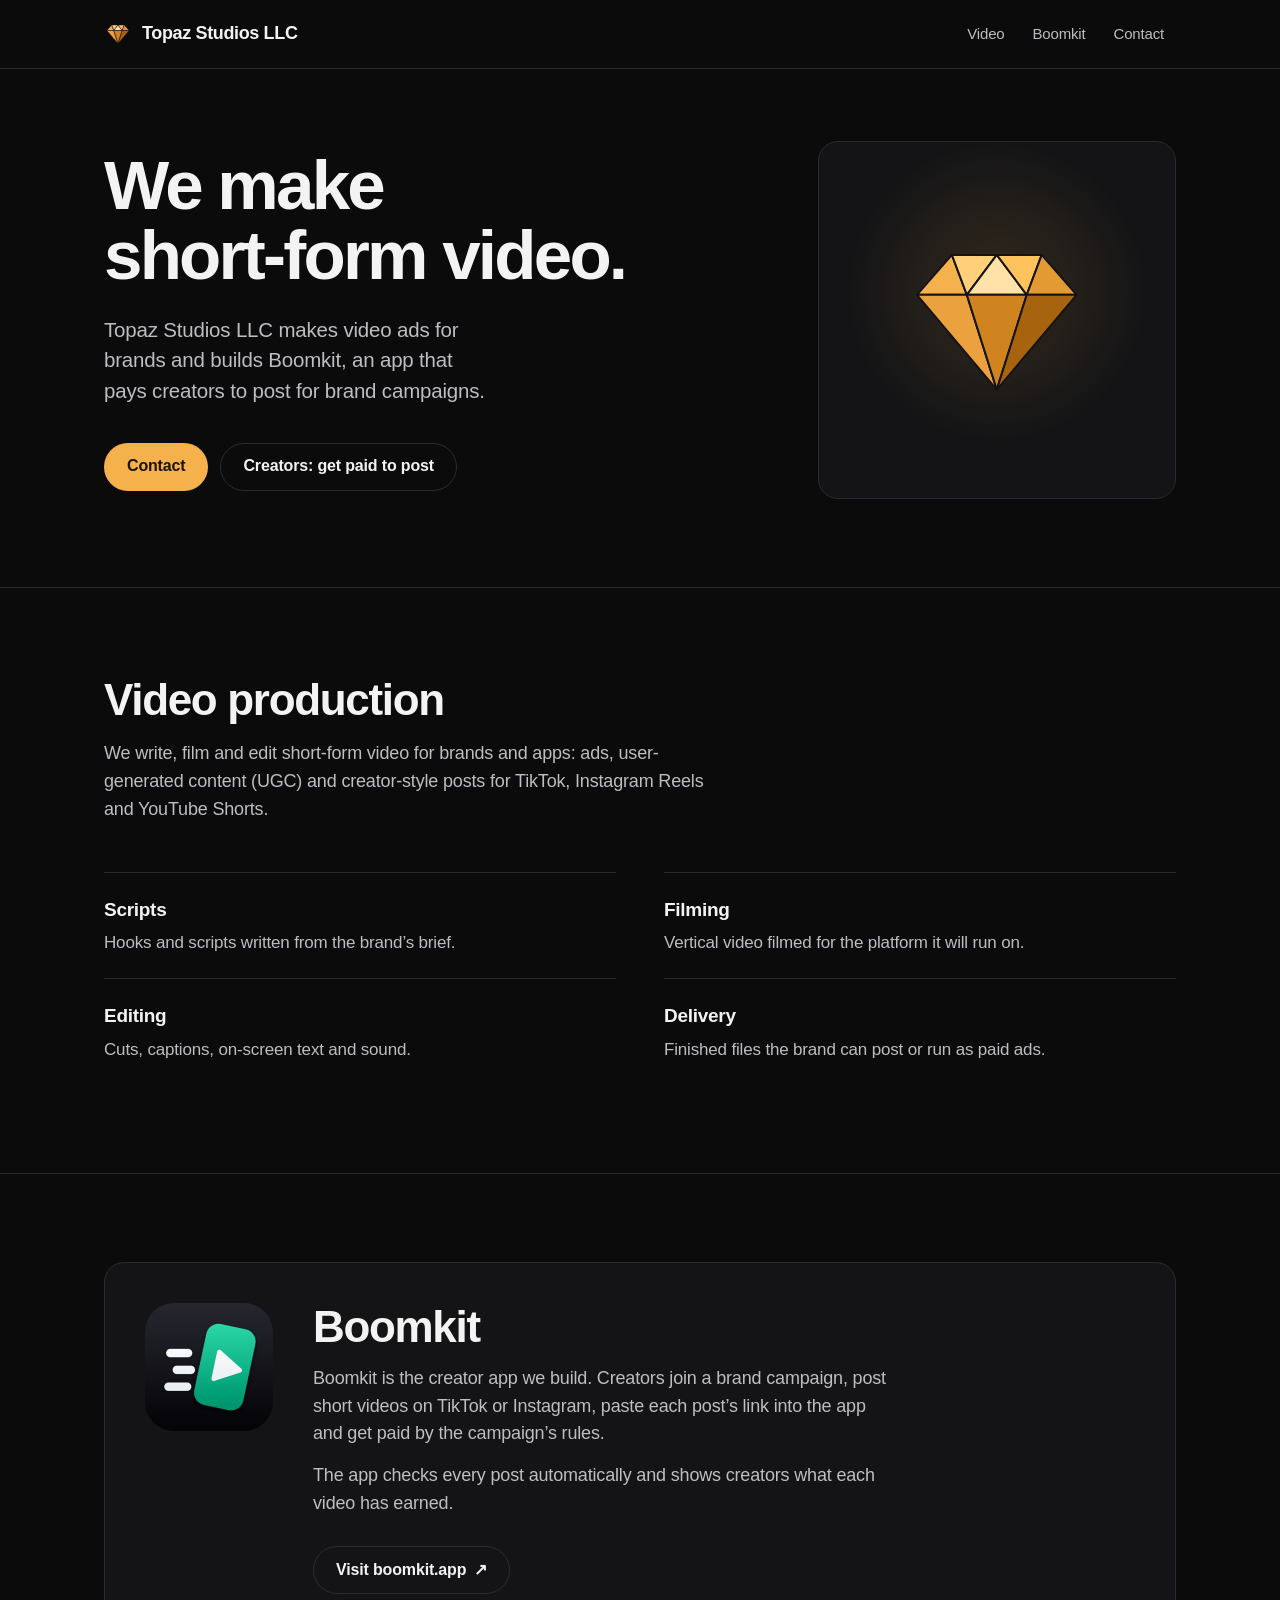
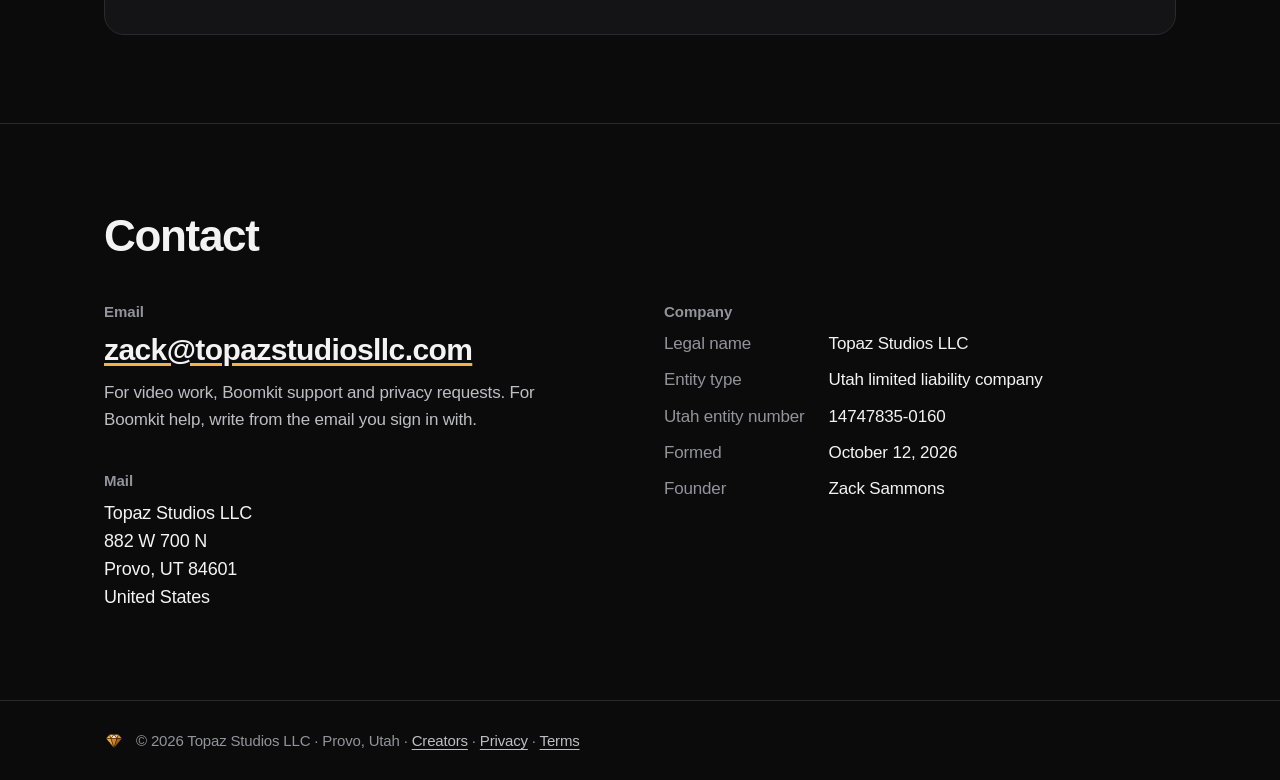
==== index.html @ 72b52d02 "Topaz Studios LLC website Co-Authored-By: Claude Opus 5.5 <noreply@anthropic.com>" ====
<!doctype html>
<html lang="en">
<head>
  <meta charset="utf-8">
  <meta name="viewport" content="width=device-width, initial-scale=1, viewport-fit=cover">
  <title>Topaz Studios LLC: video production and the Boomkit app</title>
  <meta name="description" content="Topaz Studios LLC is a content and video production company in Provo, Utah. We make short-form video ads for brands and build Boomkit, a creator app.">
  <meta name="theme-color" content="#0b0b0c">
  <meta name="color-scheme" content="dark">
  <link rel="canonical" href="https://topazstudiosllc.com/">
  <link rel="icon" href="/favicon.svg" type="image/svg+xml">
  <link rel="apple-touch-icon" href="/apple-touch-icon.png">
  <meta property="og:type" content="website">
  <meta property="og:site_name" content="Topaz Studios LLC">
  <meta property="og:title" content="Topaz Studios LLC">
  <meta property="og:description" content="Short-form video ads for brands, and Boomkit, the app that pays creators to post for brand campaigns.">
  <meta property="og:url" content="https://topazstudiosllc.com/">
  <link rel="stylesheet" href="/assets/site.css">
  <script type="application/ld+json">
  {
    "@context": "https://schema.org",
    "@type": "Organization",
    "name": "Topaz Studios LLC",
    "legalName": "Topaz Studios LLC",
    "url": "https://topazstudiosllc.com/",
    "logo": "https://topazstudiosllc.com/apple-touch-icon.png",
    "email": "zack@topazstudiosllc.com",
    "foundingDate": "2026-10-12",
    "founder": { "@type": "Person", "name": "Zack Sammons" },
    "address": {
      "@type": "PostalAddress",
      "streetAddress": "882 W 700 N",
      "addressLocality": "Provo",
      "addressRegion": "UT",
      "postalCode": "84601",
      "addressCountry": "US"
    }
  }
  </script>
</head>
<body>
  <a class="skip" href="#main">Skip to content</a>

  <header class="site-header">
    <div class="wrap">
      <a class="brand" href="/" translate="no">
        <svg viewBox="0 0 40 40" aria-hidden="true" focusable="false"><g stroke="#0b0b0c" stroke-width="0.75" stroke-linejoin="round"><path fill="#f5b14c" d="M4 15 11 7 14 15Z"/><path fill="#ffcf7a" d="M11 7H20L14 15Z"/><path fill="#ffe2a8" d="M20 7 26 15H14Z"/><path fill="#ffc35e" d="M20 7H29L26 15Z"/><path fill="#e39a33" d="M29 7 36 15H26Z"/><path fill="#eba13d" d="M4 15H14L20 34Z"/><path fill="#d0841f" d="M14 15H26L20 34Z"/><path fill="#a8630f" d="M26 15H36L20 34Z"/></g></svg>
        <span>Topaz Studios LLC</span>
      </a>
      <nav aria-label="Main">
        <ul class="nav">
          <li class="nav-extra"><a href="#video">Video</a></li>
          <li class="nav-extra"><a href="#boomkit" translate="no">Boomkit</a></li>
          <li><a href="#contact">Contact</a></li>
        </ul>
      </nav>
    </div>
  </header>

  <main id="main">
    <section class="hero" aria-labelledby="hero-title">
      <div class="wrap">
        <div>
          <h1 id="hero-title">We make <span class="nowrap">short-form</span> video.</h1>
          <p class="lede">Topaz Studios LLC makes video ads for brands and builds Boomkit, an app that pays creators to post for brand campaigns.</p>
          <div class="actions">
            <a class="btn btn-primary" href="#contact">Contact</a>
            <a class="btn btn-quiet" href="/creators/">Creators: get paid to post</a>
          </div>
        </div>
        <div class="gem-stage" aria-hidden="true">
          <svg viewBox="0 0 40 40" focusable="false"><g stroke="#141416" stroke-width="0.4" stroke-linejoin="round"><path fill="#f5b14c" d="M4 15 11 7 14 15Z"/><path fill="#ffcf7a" d="M11 7H20L14 15Z"/><path fill="#ffe2a8" d="M20 7 26 15H14Z"/><path fill="#ffc35e" d="M20 7H29L26 15Z"/><path fill="#e39a33" d="M29 7 36 15H26Z"/><path fill="#eba13d" d="M4 15H14L20 34Z"/><path fill="#d0841f" d="M14 15H26L20 34Z"/><path fill="#a8630f" d="M26 15H36L20 34Z"/></g></svg>
        </div>
      </div>
    </section>

    <section class="section" id="video" aria-labelledby="video-title">
      <div class="wrap">
        <h2 id="video-title">Video production</h2>
        <p class="intro">We write, film and edit short-form video for brands and apps: ads, user-generated content (UGC) and creator-style posts for TikTok, Instagram Reels and YouTube Shorts.</p>
        <ul class="services">
          <li>
            <h3>Scripts</h3>
            <p>Hooks and scripts written from the brand’s brief.</p>
          </li>
          <li>
            <h3>Filming</h3>
            <p>Vertical video filmed for the platform it will run on.</p>
          </li>
          <li>
            <h3>Editing</h3>
            <p>Cuts, captions, on-screen text and sound.</p>
          </li>
          <li>
            <h3>Delivery</h3>
            <p>Finished files the brand can post or run as paid ads.</p>
          </li>
        </ul>
      </div>
    </section>

    <section class="section" id="boomkit" aria-labelledby="boomkit-title">
      <div class="wrap">
        <div class="product">
          <img src="/assets/boomkit-icon.png" width="128" height="128" alt="Boomkit app icon" loading="lazy" decoding="async">
          <div>
            <h2 id="boomkit-title" translate="no">Boomkit</h2>
            <p>Boomkit is the creator app we build. Creators join a brand campaign, post short videos on TikTok or Instagram, paste each post’s link into the app and get paid by the campaign’s rules.</p>
            <p>The app checks every post automatically and shows creators what each video has earned.</p>
            <div class="actions">
              <a class="btn btn-quiet" href="https://boomkit.app/" rel="noopener">Visit boomkit.app <span aria-hidden="true">↗</span></a>
            </div>
          </div>
        </div>
      </div>
    </section>

    <section class="section" id="contact" aria-labelledby="contact-title">
      <div class="wrap">
        <h2 id="contact-title">Contact</h2>
        <div class="contact-grid">
          <div>
            <h3>Email</h3>
            <p class="contact-big"><a href="mailto:zack@topazstudiosllc.com">zack@topazstudiosllc.com</a></p>
            <p class="contact-note">For video work, Boomkit support and privacy requests. For Boomkit help, write from the email you sign in with.</p>

            <h3 class="contact-gap">Mail</h3>
            <address class="contact-address">
              Topaz Studios LLC<br>
              882 W 700 N<br>
              Provo, UT 84601<br>
              United States
            </address>
          </div>
          <div>
            <h3>Company</h3>
            <dl class="facts">
              <dt>Legal name</dt>
              <dd translate="no">Topaz Studios LLC</dd>
              <dt>Entity type</dt>
              <dd>Utah limited liability company</dd>
              <dt>Utah entity number</dt>
              <dd>14747835-0160</dd>
              <dt>Formed</dt>
              <dd>October 12, 2026</dd>
              <dt>Founder</dt>
              <dd>Zack Sammons</dd>
            </dl>
          </div>
        </div>
      </div>
    </section>
  </main>

  <footer class="site-footer">
    <div class="wrap">
      <svg viewBox="0 0 40 40" aria-hidden="true" focusable="false"><g stroke="#0b0b0c" stroke-width="0.75" stroke-linejoin="round"><path fill="#f5b14c" d="M4 15 11 7 14 15Z"/><path fill="#ffcf7a" d="M11 7H20L14 15Z"/><path fill="#ffe2a8" d="M20 7 26 15H14Z"/><path fill="#ffc35e" d="M20 7H29L26 15Z"/><path fill="#e39a33" d="M29 7 36 15H26Z"/><path fill="#eba13d" d="M4 15H14L20 34Z"/><path fill="#d0841f" d="M14 15H26L20 34Z"/><path fill="#a8630f" d="M26 15H36L20 34Z"/></g></svg>
      <p><span class="nowrap">© 2026 <span translate="no">Topaz Studios LLC</span></span> <span class="nowrap">· Provo, Utah</span> <span class="nowrap">· <a href="/creators/">Creators</a> · <a href="/privacy/">Privacy</a> · <a href="/terms/">Terms</a></span></p>
    </div>
  </footer>
</body>
</html>
---- assets/site.css ----
/* Topaz Studios LLC. One stylesheet for every page. Dark only, by brand direction (near-black ground, topaz accent). */

:root {
  color-scheme: dark;

  --bg: #0b0b0c;
  --surface: #141416;
  --surface-2: #1b1b1e;
  --line: #2a2a2f;
  --ink: #f3f3f4;
  --ink-2: #bdbdc4;
  --mute: #93939c;
  --topaz: #f5b14c;
  --topaz-hover: #ffc56e;
  --topaz-ink: #1d1305;

  --font: -apple-system, BlinkMacSystemFont, "SF Pro Text", "Segoe UI", Roboto, "Helvetica Neue", Arial, sans-serif;
  --font-display: -apple-system, BlinkMacSystemFont, "SF Pro Display", "Segoe UI", Roboto, "Helvetica Neue", Arial, sans-serif;

  /* Motion tokens, from the animate skill */
  --ease-out: cubic-bezier(0.23, 1, 0.32, 1);

  /* Radius system: controls are pills, panels are 20px */
  --r-panel: 20px;
  --r-pill: 999px;

  --gutter: max(16px, env(safe-area-inset-left, 0px));
  --gutter-r: max(16px, env(safe-area-inset-right, 0px));
}

*,
*::before,
*::after { box-sizing: border-box; }

html {
  -webkit-text-size-adjust: 100%;
  -webkit-tap-highlight-color: transparent;
  background: var(--bg);
}

@media (prefers-reduced-motion: no-preference) {
  html { scroll-behavior: smooth; }
}

body {
  margin: 0;
  background: var(--bg);
  color: var(--ink);
  font-family: var(--font);
  font-size: 17px;
  line-height: 1.55;
  letter-spacing: -0.01em;
  -webkit-font-smoothing: antialiased;
  -moz-osx-font-smoothing: grayscale;
  overflow-wrap: break-word;
}

h1, h2, h3 {
  font-family: var(--font-display);
  color: var(--ink);
  text-wrap: balance;
  margin: 0;
}

p { margin: 0; text-wrap: pretty; }

img, svg { display: block; max-width: 100%; }

a { color: var(--topaz); text-decoration-thickness: 1px; text-underline-offset: 3px; }

a,
button {
  touch-action: manipulation;
  transition: color 150ms ease, background-color 150ms ease, border-color 150ms ease;
}

:focus-visible {
  outline: 2px solid var(--topaz);
  outline-offset: 3px;
  border-radius: 6px;
}

[id] { scroll-margin-top: 24px; }

.skip {
  position: absolute;
  left: 16px;
  top: -100px;
  z-index: 10;
  background: var(--topaz);
  color: var(--topaz-ink);
  padding: 10px 16px;
  border-radius: var(--r-pill);
  font-weight: 600;
  text-decoration: none;
}
.skip:focus { top: 12px; }

.wrap {
  width: 100%;
  max-width: 1120px;
  margin: 0 auto;
  padding-left: max(24px, var(--gutter));
  padding-right: max(24px, var(--gutter-r));
}

.nowrap { white-space: nowrap; }

/* Header */

.site-header {
  padding-top: env(safe-area-inset-top, 0px);
  border-bottom: 1px solid var(--line);
}
.site-header .wrap {
  display: flex;
  align-items: center;
  justify-content: space-between;
  gap: 16px;
  min-height: 68px;
}

.brand {
  display: inline-flex;
  align-items: center;
  gap: 10px;
  color: var(--ink);
  text-decoration: none;
  font-family: var(--font-display);
  font-weight: 700;
  font-size: 18px;
  letter-spacing: -0.02em;
  min-width: 0;
  -webkit-user-select: none;
  user-select: none;
}
.brand svg { width: 28px; height: 28px; flex: none; }

.nav {
  display: flex;
  align-items: center;
  gap: 4px;
  margin: 0;
  padding: 0;
  list-style: none;
}
.nav a {
  display: inline-flex;
  align-items: center;
  min-height: 44px;
  padding: 0 12px;
  border-radius: var(--r-pill);
  color: var(--ink-2);
  text-decoration: none;
  font-size: 15px;
  font-weight: 500;
  -webkit-user-select: none;
  user-select: none;
}
.nav a[aria-current="page"] { color: var(--ink); }

/* Buttons */

.btn {
  display: inline-flex;
  align-items: center;
  justify-content: center;
  gap: 8px;
  min-height: 48px;
  padding: 0 22px;
  border-radius: var(--r-pill);
  border: 1px solid transparent;
  font-family: var(--font);
  font-size: 16px;
  font-weight: 600;
  letter-spacing: -0.01em;
  text-decoration: none;
  white-space: nowrap;
  -webkit-user-select: none;
  user-select: none;
  transition: background-color 150ms ease, border-color 150ms ease, color 150ms ease, transform 160ms var(--ease-out);
}
/* Press feedback: quick on the way down, a little slower on release (asymmetric, per review-animations) */
.btn:active { transform: scale(0.97); transition-duration: 100ms; }
.nav a:active { color: var(--ink); background: var(--surface-2); }
a:where(:not(.btn, .brand, .skip)):active { color: var(--topaz-hover); }

.btn-primary { background: var(--topaz); color: var(--topaz-ink); }
.btn-quiet { background: transparent; color: var(--ink); border-color: var(--line); }

@media (hover: hover) and (pointer: fine) {
  a:hover { color: var(--topaz-hover); }
  .nav a:hover { color: var(--ink); background: var(--surface-2); }
  .btn-primary:hover { background: var(--topaz-hover); color: var(--topaz-ink); }
  .btn-quiet:hover { border-color: var(--mute); color: var(--ink); }
  .brand:hover { color: var(--ink); }
}

@media (prefers-reduced-motion: reduce) {
  .btn:active { transform: none; }
}

/* Home: hero */

.hero { padding: 72px 0 88px; }
.hero .wrap {
  display: grid;
  grid-template-columns: minmax(0, 1.3fr) minmax(0, 0.7fr);
  align-items: center;
  gap: 48px;
}
.hero h1 {
  font-size: clamp(40px, 5.4vw, 72px);
  line-height: 1.02;
  letter-spacing: -0.04em;
  font-weight: 700;
}
.hero .lede {
  margin-top: 24px;
  max-width: 34ch;
  font-size: clamp(18px, 1.6vw, 21px);
  line-height: 1.5;
  color: var(--ink-2);
}
.hero .actions { margin-top: 36px; display: flex; flex-wrap: wrap; gap: 12px; }

.gem-stage {
  position: relative;
  aspect-ratio: 1 / 1;
  border-radius: var(--r-panel);
  background:
    radial-gradient(60% 60% at 50% 42%, rgba(245, 177, 76, 0.14), rgba(245, 177, 76, 0) 70%),
    var(--surface);
  border: 1px solid var(--line);
  display: grid;
  place-items: center;
}
.gem-stage svg { width: 56%; height: auto; }

/* Home: sections */

.section { padding: 88px 0; border-top: 1px solid var(--line); }
.section h2 {
  font-size: clamp(30px, 3.6vw, 44px);
  line-height: 1.08;
  letter-spacing: -0.03em;
  font-weight: 700;
}
.section .intro { margin-top: 16px; max-width: 62ch; color: var(--ink-2); font-size: 18px; }

.services {
  margin: 48px 0 0;
  padding: 0;
  list-style: none;
  display: grid;
  grid-template-columns: repeat(2, minmax(0, 1fr));
  gap: 0 48px;
}
.services li { padding: 22px 0; border-top: 1px solid var(--line); }
.services h3 { font-size: 19px; letter-spacing: -0.015em; font-weight: 600; }
.services p { margin-top: 6px; color: var(--ink-2); }

.product {
  display: grid;
  grid-template-columns: auto minmax(0, 1fr);
  gap: 40px;
  align-items: start;
  padding: 40px;
  border-radius: var(--r-panel);
  background: var(--surface);
  border: 1px solid var(--line);
}
.product img {
  width: 128px;
  height: 128px;
  border-radius: 29px;
}
.product p { margin-top: 14px; max-width: 58ch; color: var(--ink-2); font-size: 18px; }
.product .actions { margin-top: 28px; display: flex; flex-wrap: wrap; gap: 12px; }

.contact-grid {
  display: grid;
  grid-template-columns: minmax(0, 1fr) minmax(0, 1fr);
  gap: 48px;
  margin-top: 40px;
}
.contact-grid h3 {
  font-size: 15px;
  font-weight: 600;
  color: var(--mute);
  letter-spacing: 0;
}
.contact-big {
  margin-top: 8px;
  font-family: var(--font-display);
  font-size: clamp(22px, 2.6vw, 30px);
  font-weight: 600;
  letter-spacing: -0.02em;
  line-height: 1.25;
}
.contact-big a { color: var(--ink); text-decoration: underline; text-decoration-color: var(--topaz); }
address { font-style: normal; }
.contact-gap { margin-top: 36px; }
.contact-address { margin-top: 8px; font-size: 18px; line-height: 1.55; color: var(--ink); }
.contact-note { margin-top: 12px; color: var(--ink-2); max-width: 46ch; }

.facts {
  margin: 8px 0 0;
  display: grid;
  grid-template-columns: max-content minmax(0, 1fr);
  gap: 10px 24px;
}
.facts dt { color: var(--mute); }
.facts dd { margin: 0; color: var(--ink); font-variant-numeric: tabular-nums; }

/* Footer */

.site-footer {
  border-top: 1px solid var(--line);
  padding: 28px 0 calc(28px + env(safe-area-inset-bottom, 0px));
  color: var(--mute);
  font-size: 15px;
}
.site-footer .wrap {
  display: flex;
  align-items: center;
  gap: 12px;
  flex-wrap: wrap;
}
.site-footer svg { width: 20px; height: 20px; flex: none; }
.site-footer a { color: var(--ink-2); }

/* Legal pages */

.legal { padding: 64px 0 96px; }
.legal .wrap { max-width: 800px; }
.legal h1 {
  font-size: clamp(36px, 5vw, 56px);
  line-height: 1.05;
  letter-spacing: -0.035em;
  font-weight: 700;
}
.legal .effective { margin-top: 12px; color: var(--ink-2); font-weight: 500; }
.legal .summary { margin-top: 28px; font-size: 18px; color: var(--ink-2); }

.toc {
  margin-top: 36px;
  padding: 24px 28px;
  border-radius: var(--r-panel);
  background: var(--surface);
  border: 1px solid var(--line);
}
.toc h2 { font-size: 15px; font-weight: 600; color: var(--mute); letter-spacing: 0; }
.toc ol {
  margin: 12px 0 0;
  padding-left: 1.4em;
  columns: 2;
  column-gap: 32px;
  color: var(--mute);
  font-variant-numeric: tabular-nums;
}
.toc li { break-inside: avoid; padding: 3px 0; }
.toc a { color: var(--ink-2); text-decoration: none; }

.legal section { margin-top: 48px; }
.legal section h2 {
  font-size: 24px;
  line-height: 1.2;
  letter-spacing: -0.02em;
  font-weight: 700;
}
.legal section h3 { margin-top: 24px; font-size: 18px; font-weight: 600; letter-spacing: -0.01em; }
.legal section p,
.legal section ul { margin-top: 12px; color: var(--ink-2); }
.legal section ul { padding-left: 1.25em; }
.legal section li { margin-top: 8px; }
.legal strong { color: var(--ink); font-weight: 600; }

@media (hover: hover) and (pointer: fine) {
  .toc a:hover { color: var(--topaz-hover); }
}

/* Phone and tablet */

@media (max-width: 860px) {
  .hero { padding: 48px 0 64px; }
  .hero .wrap { grid-template-columns: 1fr; gap: 40px; }
  .gem-stage { aspect-ratio: 16 / 9; }
  .gem-stage svg { width: 30%; }
  .section { padding: 64px 0; }
  .services { grid-template-columns: 1fr; }
  .product { grid-template-columns: 1fr; gap: 24px; padding: 28px; }
  .product img { width: 96px; height: 96px; border-radius: 22px; }
  .contact-grid { grid-template-columns: 1fr; gap: 36px; }
  .toc ol { columns: 1; }
}

@media (max-width: 520px) {
  .wrap { padding-left: var(--gutter); padding-right: var(--gutter-r); }
  .brand { font-size: 17px; }
  .brand svg { width: 24px; height: 24px; }
  .nav a { padding: 0 9px; font-size: 15px; }
  .nav .nav-extra { display: none; }
  .hero .actions .btn { flex: 1 1 auto; }
  .product { padding: 22px; }
  .facts { grid-template-columns: 1fr; gap: 2px; }
  .facts dd { margin-bottom: 10px; }
  .toc { padding: 20px; }
}

/* ------------------------------------------------------------------------------------------------
   Creators page (/creators/) and its thanks page. Added 2026-10-22.
   Radius rule for these pages: controls (buttons, inputs, selects) are pills, panels are 20px,
   tiles inside a panel are 12px.
   ------------------------------------------------------------------------------------------------ */

:root {
  --err: #ff8f85;
  --r-tile: 12px;
}

.sr-only {
  position: absolute;
  width: 1px;
  height: 1px;
  padding: 0;
  margin: -1px;
  overflow: hidden;
  clip: rect(0, 0, 0, 0);
  white-space: nowrap;
  border: 0;
}

.nav a.nav-cta {
  margin-left: 4px;
  padding: 0 18px;
  color: var(--topaz-ink);
  background: var(--topaz);
  font-weight: 600;
}
.nav a.nav-cta:active { color: var(--topaz-ink); background: var(--topaz-hover); }
@media (hover: hover) and (pointer: fine) {
  .nav a.nav-cta:hover { color: var(--topaz-ink); background: var(--topaz-hover); }
}

/* Hero */

.c-hero { padding: 64px 0 80px; }
.c-hero .wrap {
  display: grid;
  grid-template-columns: minmax(0, 1.35fr) minmax(0, 0.65fr);
  align-items: center;
  gap: 56px;
}
.c-hero h1 {
  font-size: clamp(44px, 6.2vw, 84px);
  line-height: 1;
  letter-spacing: -0.045em;
  font-weight: 700;
}
.c-hero .lede {
  margin-top: 22px;
  max-width: 36ch;
  font-size: clamp(18px, 1.6vw, 21px);
  line-height: 1.5;
  color: var(--ink-2);
}
.paylines {
  margin: 28px 0 0;
  padding: 0;
  list-style: none;
  display: grid;
  gap: 10px;
  max-width: 40ch;
}
.paylines li {
  padding-left: 16px;
  border-left: 2px solid var(--topaz);
  color: var(--ink-2);
  font-size: 18px;
  line-height: 1.45;
}
.paylines strong {
  display: block;
  color: var(--ink);
  font-family: var(--font-display);
  font-size: clamp(21px, 2vw, 25px);
  font-weight: 700;
  letter-spacing: -0.02em;
  font-variant-numeric: tabular-nums;
}
.c-hero .actions { margin-top: 32px; display: flex; flex-wrap: wrap; gap: 12px; }

.c-hero-art {
  aspect-ratio: 4 / 5;
  border-radius: var(--r-panel);
  border: 1px solid var(--line);
  background:
    radial-gradient(70% 55% at 50% 40%, rgba(245, 177, 76, 0.18), rgba(245, 177, 76, 0) 70%),
    var(--surface);
  display: grid;
  place-content: center;
  justify-items: center;
  gap: 18px;
  padding: 32px;
  text-align: center;
}
.c-hero-art img { width: 132px; height: 132px; border-radius: 30px; }
.c-hero-art p { color: var(--ink-2); font-size: 15px; max-width: 20ch; }

@media (prefers-reduced-motion: no-preference) {
  .c-hero-copy > *,
  .c-hero-art {
    animation: c-rise 300ms var(--ease-out) both;
  }
  .c-hero-copy > :nth-child(2) { animation-delay: 40ms; }
  .c-hero-copy > :nth-child(3) { animation-delay: 80ms; }
  .c-hero-copy > :nth-child(4) { animation-delay: 120ms; }
  .c-hero-art { animation-name: c-settle; animation-delay: 60ms; }
}
@media (prefers-reduced-motion: reduce) {
  .c-hero-copy > *,
  .c-hero-art { animation: c-fade 200ms ease both; }
}
@keyframes c-rise { from { opacity: 0; transform: translateY(8px); } }
@keyframes c-settle { from { opacity: 0; transform: scale(0.97); } }
@keyframes c-fade { from { opacity: 0; } }

/* How it works */

.c-split {
  display: grid;
  grid-template-columns: minmax(0, 0.8fr) minmax(0, 1.2fr);
  gap: 48px;
  align-items: start;
}
.c-split .intro { max-width: 34ch; }

.steps {
  margin: 0;
  padding: 0;
  list-style: none;
  counter-reset: step;
}
.steps li {
  counter-increment: step;
  display: grid;
  grid-template-columns: 44px minmax(0, 1fr);
  column-gap: 16px;
  padding: 22px 0;
  border-top: 1px solid var(--line);
}
.steps li:first-child { border-top: 0; padding-top: 4px; }
.steps li::before {
  content: counter(step);
  grid-row: span 2;
  width: 36px;
  height: 36px;
  border-radius: var(--r-pill);
  display: grid;
  place-items: center;
  background: var(--surface-2);
  border: 1px solid var(--line);
  color: var(--topaz);
  font-family: var(--font-display);
  font-weight: 700;
  font-size: 16px;
  font-variant-numeric: tabular-nums;
}
.steps h3 { font-size: 20px; letter-spacing: -0.015em; font-weight: 600; padding-top: 4px; }
.steps p { margin-top: 6px; color: var(--ink-2); max-width: 54ch; }

/* The pay */

.pay-grid {
  margin-top: 40px;
  display: grid;
  grid-template-columns: repeat(12, minmax(0, 1fr));
  gap: 16px;
}
.cell {
  min-width: 0;
  padding: 28px;
  border-radius: var(--r-panel);
  background: var(--surface);
  border: 1px solid var(--line);
}
.cell h3 { font-size: 21px; letter-spacing: -0.02em; font-weight: 700; }
.cell > p { margin-top: 10px; color: var(--ink-2); }
.cell .fine,
.fine { margin-top: 16px; color: var(--mute); font-size: 15px; line-height: 1.5; }

.pay-daily { grid-column: span 7; }
.pay-tiers { grid-column: span 5; }
.pay-views { grid-column: span 7; }
.pay-example { grid-column: span 5; }
.pay-when { grid-column: span 12; background: transparent; }

.ladder {
  margin: 22px 0 0;
  padding: 0;
  list-style: none;
  display: grid;
  grid-template-columns: repeat(7, minmax(0, 1fr));
  align-items: end;
  gap: 6px;
}
.ladder li {
  display: flex;
  flex-direction: column;
  justify-content: space-between;
  gap: 8px;
  min-width: 0;
  padding: 10px 8px;
  border-radius: var(--r-tile);
  background: var(--surface-2);
  border: 1px solid var(--line);
}
/* Each step is taller than the last: daily pay climbs from $5.00 to $6.00 */
.ladder li:nth-child(1) { min-height: 76px; }
.ladder li:nth-child(2) { min-height: 80px; }
.ladder li:nth-child(3) { min-height: 84px; }
.ladder li:nth-child(4) { min-height: 88px; }
.ladder li:nth-child(5) { min-height: 94px; }
.ladder li:nth-child(6) { min-height: 100px; }
.ladder li:nth-child(7) { min-height: 108px; }
.ladder-day { color: var(--mute); font-size: 13px; line-height: 1.2; white-space: nowrap; }
.ladder-amt {
  color: var(--ink);
  font-family: var(--font-display);
  font-weight: 600;
  font-size: 16px;
  letter-spacing: -0.02em;
  font-variant-numeric: tabular-nums;
}
.ladder .ladder-top { background: var(--topaz); border-color: var(--topaz); }
.ladder .ladder-top .ladder-day { color: var(--topaz-ink); }
.ladder .ladder-top .ladder-amt { color: var(--topaz-ink); font-weight: 700; }

.tiers {
  margin-top: 18px;
  width: 100%;
  border-collapse: collapse;
  font-variant-numeric: tabular-nums;
}
.tiers th,
.tiers td { padding: 9px 0; text-align: left; font-weight: 500; }
.tiers thead th { color: var(--mute); font-size: 14px; font-weight: 500; padding-top: 0; }
.tiers tbody th { color: var(--ink); font-weight: 600; }
.tiers td { color: var(--ink-2); }
.tiers tbody tr { border-top: 1px solid var(--line); }
.tiers td:last-child,
.tiers thead th:last-child { text-align: right; }

.rates { margin: 18px 0 0; display: grid; gap: 0; }
.rates div {
  display: grid;
  grid-template-columns: minmax(0, 0.9fr) minmax(0, 1.1fr);
  gap: 16px;
  align-items: baseline;
  padding: 12px 0;
  border-top: 1px solid var(--line);
}
.rates div:first-child { border-top: 0; padding-top: 4px; }
.rates dt {
  color: var(--ink);
  font-family: var(--font-display);
  font-weight: 700;
  font-size: 20px;
  letter-spacing: -0.02em;
  font-variant-numeric: tabular-nums;
}
.rates dd { margin: 0; color: var(--ink-2); }

.pay-example {
  background:
    radial-gradient(90% 70% at 100% 0%, rgba(245, 177, 76, 0.16), rgba(245, 177, 76, 0) 70%),
    var(--surface-2);
  border-color: rgba(245, 177, 76, 0.32);
  display: flex;
  flex-direction: column;
}
.example-label { margin-top: 20px; color: var(--mute); font-size: 15px; }
.example-views {
  margin-top: 2px;
  font-family: var(--font-display);
  font-size: 30px;
  font-weight: 700;
  letter-spacing: -0.03em;
  font-variant-numeric: tabular-nums;
}
.example-range {
  display: block;
  width: 100%;
  height: 44px;
  margin: 6px 0 0;
  accent-color: var(--topaz);
  cursor: pointer;
  touch-action: pan-y;
}
.example-range:disabled { cursor: default; opacity: 0.6; }
.example-range:focus-visible { outline-offset: 2px; border-radius: var(--r-pill); }
.example-pay {
  margin-top: 8px;
  display: flex;
  align-items: baseline;
  justify-content: space-between;
  gap: 12px;
  padding-top: 14px;
  border-top: 1px solid var(--line);
}
.example-pay-label { color: var(--ink-2); }
#example-pay-out {
  color: var(--topaz);
  font-family: var(--font-display);
  font-size: 34px;
  font-weight: 700;
  letter-spacing: -0.03em;
  font-variant-numeric: tabular-nums;
}
.pay-example .fine:last-child { margin-top: auto; padding-top: 16px; }

.when {
  margin: 18px 0 0;
  display: grid;
  grid-template-columns: repeat(3, minmax(0, 1fr));
  gap: 24px;
}
.when dt {
  color: var(--topaz);
  font-family: var(--font-display);
  font-weight: 700;
  font-size: 22px;
  letter-spacing: -0.02em;
}
.when dd { margin: 6px 0 0; color: var(--ink-2); max-width: 32ch; }

.pay-note { margin-top: 20px; max-width: 70ch; color: var(--mute); font-size: 15px; }

/* Who it's for */

.fit {
  margin: 36px 0 0;
  padding: 0;
  list-style: none;
  display: grid;
  grid-template-columns: repeat(4, minmax(0, 1fr));
  gap: 0 32px;
}
.fit li { padding-top: 20px; border-top: 2px solid var(--topaz); }
.fit h3 { font-size: 21px; letter-spacing: -0.02em; font-weight: 700; }
.fit p { margin-top: 8px; color: var(--ink-2); }

/* FAQ */

.faq { margin-top: 28px; max-width: 860px; border-top: 1px solid var(--line); }
.faq details { border-bottom: 1px solid var(--line); }
.faq summary {
  list-style: none;
  display: flex;
  align-items: center;
  justify-content: space-between;
  gap: 16px;
  min-height: 64px;
  padding: 14px 0;
  cursor: pointer;
  font-family: var(--font-display);
  font-size: 19px;
  font-weight: 600;
  letter-spacing: -0.015em;
  -webkit-user-select: none;
  user-select: none;
  touch-action: manipulation;
}
.faq summary::-webkit-details-marker { display: none; }
.faq summary::after {
  content: "";
  flex: none;
  width: 9px;
  height: 9px;
  margin-right: 6px;
  border-right: 2px solid var(--mute);
  border-bottom: 2px solid var(--mute);
  transform: translateY(-3px) rotate(45deg);
  transition: transform 200ms var(--ease-out), border-color 150ms ease;
}
.faq details[open] summary::after { transform: translateY(2px) rotate(-135deg); }
.faq summary:focus-visible { outline-offset: 4px; }
.faq-body { padding: 0 0 22px; max-width: 64ch; color: var(--ink-2); }
@media (hover: hover) and (pointer: fine) {
  .faq summary:hover::after { border-color: var(--ink); }
}
@media (prefers-reduced-motion: reduce) {
  .faq summary::after { transition: border-color 150ms ease; }
}

/* Apply */

.apply {
  display: grid;
  grid-template-columns: minmax(0, 0.75fr) minmax(0, 1.25fr);
  gap: 56px;
  align-items: start;
}
.apply-copy h3 { margin-top: 32px; font-size: 15px; font-weight: 600; color: var(--mute); letter-spacing: 0; }
.next {
  margin: 10px 0 0;
  padding-left: 1.3em;
  color: var(--ink-2);
  display: grid;
  gap: 8px;
}
.next li::marker { color: var(--topaz); font-weight: 600; }

.apply-form {
  padding: 32px;
  border-radius: var(--r-panel);
  background: var(--surface);
  border: 1px solid var(--line);
}
.form-grid {
  display: grid;
  grid-template-columns: repeat(2, minmax(0, 1fr));
  gap: 22px 18px;
}
.span-2 { grid-column: 1 / -1; }
.field { display: grid; gap: 8px; min-width: 0; align-content: start; }
.field > label,
.field-group legend {
  color: var(--ink);
  font-size: 16px;
  font-weight: 600;
}
.opt { color: var(--mute); font-weight: 500; }
.hint { color: var(--mute); font-size: 15px; line-height: 1.45; }

.apply-form input[type="text"],
.apply-form input[type="email"],
.apply-form input[type="tel"],
.apply-form input[type="url"],
.apply-form select {
  width: 100%;
  min-width: 0;
  height: 52px;
  padding: 0 20px;
  border-radius: var(--r-pill);
  border: 1px solid #63636c; /* 3:1 against the panel, WCAG 1.4.11 */
  background-color: var(--bg);
  color: var(--ink);
  font: inherit;
  font-size: 17px; /* 16px or more stops iOS from zooming on focus */
  letter-spacing: -0.01em;
  transition: border-color 150ms ease, background-color 150ms ease;
}
.apply-form input::placeholder { color: #8a8a93; opacity: 1; }
.apply-form input:focus-visible,
.apply-form select:focus-visible {
  outline: 2px solid var(--topaz);
  outline-offset: 2px;
  border-color: var(--topaz);
  border-radius: var(--r-pill);
}
.apply-form [aria-invalid="true"] { border-color: var(--err); }
@media (hover: hover) and (pointer: fine) {
  .apply-form input:not([type="checkbox"]):hover,
  .apply-form select:hover { border-color: #85858f; }
  .apply-form [aria-invalid="true"]:hover { border-color: var(--err); }
}

.select { position: relative; }
.select select {
  -webkit-appearance: none;
  appearance: none;
  padding-right: 48px;
  cursor: pointer;
}
.select select:invalid { color: #8a8a93; }
.select option { background-color: var(--surface); color: var(--ink); }
.select::after {
  content: "";
  position: absolute;
  right: 22px;
  top: 50%;
  width: 8px;
  height: 8px;
  margin-top: -6px;
  border-right: 2px solid var(--mute);
  border-bottom: 2px solid var(--mute);
  transform: rotate(45deg);
  pointer-events: none;
}

.field-group {
  margin: 0;
  padding: 0;
  border: 0;
  min-width: 0;
  display: grid;
  gap: 8px;
}
.field-group legend { padding: 0; }
.pair {
  margin-top: 4px;
  display: grid;
  grid-template-columns: repeat(2, minmax(0, 1fr));
  gap: 18px;
}
.pair .field > label { font-weight: 500; color: var(--ink-2); }

.check {
  display: flex;
  align-items: center;
  gap: 14px;
  min-height: 48px;
  cursor: pointer;
  font-size: 17px;
  font-weight: 600;
  -webkit-user-select: none;
  user-select: none;
}
.check input {
  flex: none;
  width: 24px;
  height: 24px;
  margin: 0;
  accent-color: var(--topaz);
  cursor: pointer;
}
.check input[aria-invalid="true"] { outline: 2px solid var(--err); outline-offset: 2px; }

.field-error {
  color: var(--err);
  font-size: 15px;
  line-height: 1.45;
  transition: opacity 160ms var(--ease-out), transform 160ms var(--ease-out);
}
@starting-style {
  .field-error { opacity: 0; transform: translateY(-4px); }
}
@media (prefers-reduced-motion: reduce) {
  .field-error { transition: opacity 160ms ease; }
  @starting-style {
    .field-error { transform: none; }
  }
}

.submit-row {
  margin-top: 28px;
  padding-top: 24px;
  border-top: 1px solid var(--line);
  display: flex;
  flex-wrap: wrap;
  align-items: center;
  gap: 16px 20px;
}
.submit-row .btn { min-width: 200px; }
.submit-row .btn[aria-disabled="true"] { opacity: 0.7; cursor: progress; }
.consent { flex: 1 1 240px; color: var(--mute); font-size: 15px; line-height: 1.5; }
.form-status { margin-top: 12px; color: var(--ink-2); font-size: 15px; }
.form-status:empty { display: none; }

/* Honeypot for Netlify Forms: off screen, out of the tab order, hidden from screen readers */
.hp {
  position: absolute;
  left: -10000px;
  width: 1px;
  height: 1px;
  overflow: hidden;
}

/* Thanks page */

.thanks { padding: 64px 0 96px; }
.thanks .wrap { max-width: 760px; }
.thanks-head img { width: 72px; height: 72px; border-radius: 17px; }
.thanks h1 {
  margin-top: 28px;
  font-size: clamp(40px, 6vw, 64px);
  line-height: 1.02;
  letter-spacing: -0.04em;
  font-weight: 700;
}
.thanks .lede { margin-top: 16px; font-size: 19px; color: var(--ink-2); max-width: 52ch; }
.thanks-steps { margin-top: 40px; }
.thanks-steps h2 { font-size: 20px; letter-spacing: -0.015em; font-weight: 600; padding-top: 4px; }
.thanks-note { margin-top: 24px; color: var(--ink-2); }
.thanks .actions { margin-top: 32px; display: flex; flex-wrap: wrap; gap: 12px; }
@media (prefers-reduced-motion: no-preference) {
  .thanks-head > * { animation: c-rise 300ms var(--ease-out) both; }
  .thanks-head > :nth-child(2) { animation-delay: 40ms; }
  .thanks-head > :nth-child(3) { animation-delay: 80ms; }
}
@media (prefers-reduced-motion: reduce) {
  .thanks-head > * { animation: c-fade 200ms ease both; }
}

/* Creators: tablet and phone */

@media (max-width: 960px) {
  .pay-daily,
  .pay-tiers,
  .pay-views,
  .pay-example { grid-column: span 12; }
  .fit { grid-template-columns: repeat(2, minmax(0, 1fr)); gap: 28px 32px; }
}

@media (max-width: 860px) {
  .c-hero { padding: 40px 0 56px; }
  .c-hero .wrap { grid-template-columns: 1fr; gap: 36px; }
  .c-hero-art { aspect-ratio: auto; grid-auto-flow: column; justify-content: start; text-align: left; padding: 20px; gap: 16px; }
  .c-hero-art img { width: 64px; height: 64px; border-radius: 15px; }
  .c-hero-art p { max-width: none; }
  .c-split,
  .apply { grid-template-columns: 1fr; gap: 28px; }
  .when { grid-template-columns: 1fr; gap: 18px; }
}

@media (max-width: 520px) {
  .nav a.nav-cta { padding: 0 16px; }
  .c-hero h1 { font-size: 46px; }
  .c-hero .actions .btn { flex: 1 1 auto; }
  .cell { padding: 22px; }
  .ladder { grid-template-columns: repeat(4, minmax(0, 1fr)); }
  .ladder li:nth-child(n) { min-height: 0; }
  .ladder .ladder-top { grid-column: span 2; }
  .rates div { grid-template-columns: 1fr; gap: 2px; }
  .fit { grid-template-columns: 1fr; gap: 24px; }
  .apply-form { padding: 22px 18px; }
  .form-grid,
  .pair { grid-template-columns: 1fr; }
  .submit-row .btn { flex: 1 1 100%; }
  .thanks { padding: 44px 0 72px; }
}
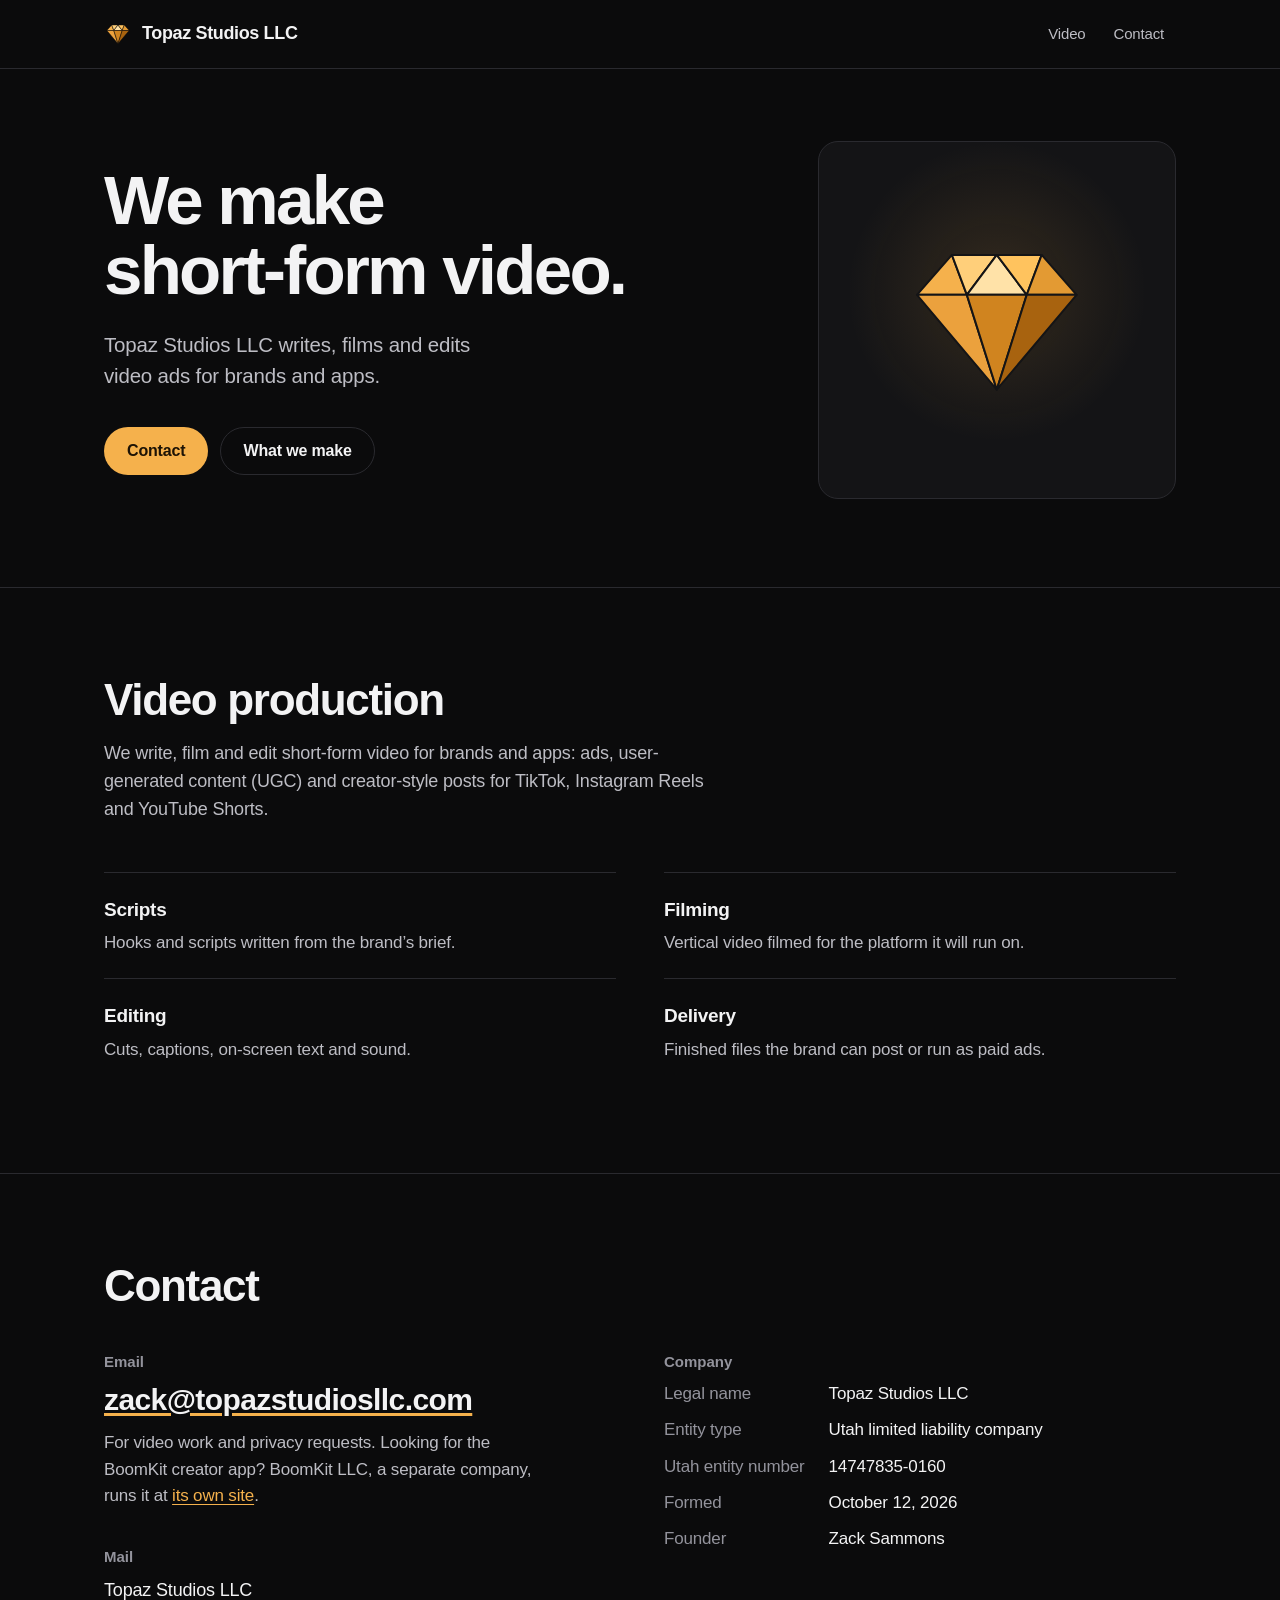
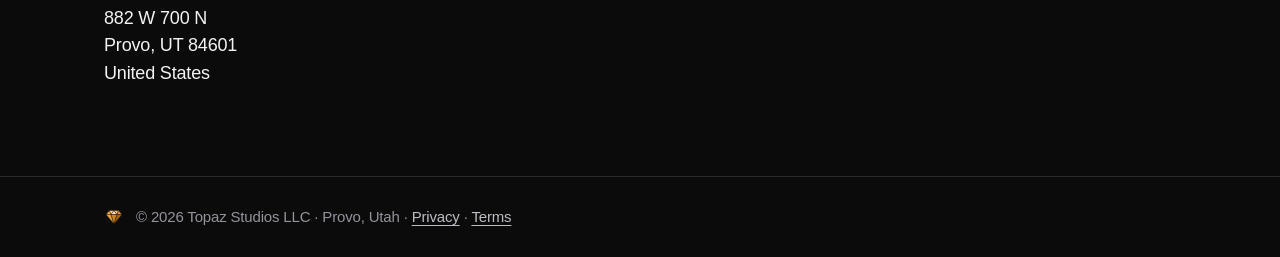
==== commit 5eedc621: "Move BoomKit off the Topaz Studios site The BoomKit app now belongs to BoomKit LLC. Privacy and term" ====
--- a/index.html
+++ b/index.html
@@ -3,8 +3,8 @@
 <head>
   <meta charset="utf-8">
   <meta name="viewport" content="width=device-width, initial-scale=1, viewport-fit=cover">
-  <title>Topaz Studios LLC: video production and the Boomkit app</title>
-  <meta name="description" content="Topaz Studios LLC is a content and video production company in Provo, Utah. We make short-form video ads for brands and build Boomkit, a creator app.">
+  <title>Topaz Studios LLC: short-form video production</title>
+  <meta name="description" content="Topaz Studios LLC is a content and video production company in Provo, Utah. We make short-form video ads for brands and apps.">
   <meta name="theme-color" content="#0b0b0c">
   <meta name="color-scheme" content="dark">
   <link rel="canonical" href="https://topazstudiosllc.com/">
@@ -13,7 +13,7 @@
   <meta property="og:type" content="website">
   <meta property="og:site_name" content="Topaz Studios LLC">
   <meta property="og:title" content="Topaz Studios LLC">
-  <meta property="og:description" content="Short-form video ads for brands, and Boomkit, the app that pays creators to post for brand campaigns.">
+  <meta property="og:description" content="Short-form video ads for brands and apps, made in Provo, Utah.">
   <meta property="og:url" content="https://topazstudiosllc.com/">
   <link rel="stylesheet" href="/assets/site.css">
   <script type="application/ld+json">
@@ -50,7 +50,6 @@
       <nav aria-label="Main">
         <ul class="nav">
           <li class="nav-extra"><a href="#video">Video</a></li>
-          <li class="nav-extra"><a href="#boomkit" translate="no">Boomkit</a></li>
           <li><a href="#contact">Contact</a></li>
         </ul>
       </nav>
@@ -62,10 +61,10 @@
       <div class="wrap">
         <div>
           <h1 id="hero-title">We make <span class="nowrap">short-form</span> video.</h1>
-          <p class="lede">Topaz Studios LLC makes video ads for brands and builds Boomkit, an app that pays creators to post for brand campaigns.</p>
+          <p class="lede">Topaz Studios LLC writes, films and edits video ads for brands and apps.</p>
           <div class="actions">
             <a class="btn btn-primary" href="#contact">Contact</a>
-            <a class="btn btn-quiet" href="/creators/">Creators: get paid to post</a>
+            <a class="btn btn-quiet" href="#video">What we make</a>
           </div>
         </div>
         <div class="gem-stage" aria-hidden="true">
@@ -99,21 +98,6 @@
       </div>
     </section>
 
-    <section class="section" id="boomkit" aria-labelledby="boomkit-title">
-      <div class="wrap">
-        <div class="product">
-          <img src="/assets/boomkit-icon.png" width="128" height="128" alt="Boomkit app icon" loading="lazy" decoding="async">
-          <div>
-            <h2 id="boomkit-title" translate="no">Boomkit</h2>
-            <p>Boomkit is the creator app we build. Creators join a brand campaign, post short videos on TikTok or Instagram, paste each post’s link into the app and get paid by the campaign’s rules.</p>
-            <p>The app checks every post automatically and shows creators what each video has earned.</p>
-            <div class="actions">
-              <a class="btn btn-quiet" href="https://boomkit.app/" rel="noopener">Visit boomkit.app <span aria-hidden="true">↗</span></a>
-            </div>
-          </div>
-        </div>
-      </div>
-    </section>
 
     <section class="section" id="contact" aria-labelledby="contact-title">
       <div class="wrap">
@@ -122,7 +106,7 @@
           <div>
             <h3>Email</h3>
             <p class="contact-big"><a href="mailto:zack@topazstudiosllc.com">zack@topazstudiosllc.com</a></p>
-            <p class="contact-note">For video work, Boomkit support and privacy requests. For Boomkit help, write from the email you sign in with.</p>
+            <p class="contact-note">For video work and privacy requests. Looking for the BoomKit creator app? BoomKit LLC, a separate company, runs it at <a href="https://zack1sammons-rgb.github.io/boomkit-site/">its own site</a>.</p>
 
             <h3 class="contact-gap">Mail</h3>
             <address class="contact-address">
@@ -155,7 +139,7 @@
   <footer class="site-footer">
     <div class="wrap">
       <svg viewBox="0 0 40 40" aria-hidden="true" focusable="false"><g stroke="#0b0b0c" stroke-width="0.75" stroke-linejoin="round"><path fill="#f5b14c" d="M4 15 11 7 14 15Z"/><path fill="#ffcf7a" d="M11 7H20L14 15Z"/><path fill="#ffe2a8" d="M20 7 26 15H14Z"/><path fill="#ffc35e" d="M20 7H29L26 15Z"/><path fill="#e39a33" d="M29 7 36 15H26Z"/><path fill="#eba13d" d="M4 15H14L20 34Z"/><path fill="#d0841f" d="M14 15H26L20 34Z"/><path fill="#a8630f" d="M26 15H36L20 34Z"/></g></svg>
-      <p><span class="nowrap">© 2026 <span translate="no">Topaz Studios LLC</span></span> <span class="nowrap">· Provo, Utah</span> <span class="nowrap">· <a href="/creators/">Creators</a> · <a href="/privacy/">Privacy</a> · <a href="/terms/">Terms</a></span></p>
+      <p><span class="nowrap">© 2026 <span translate="no">Topaz Studios LLC</span></span> <span class="nowrap">· Provo, Utah</span> <span class="nowrap">· <a href="/privacy/">Privacy</a> · <a href="/terms/">Terms</a></span></p>
     </div>
   </footer>
 </body>
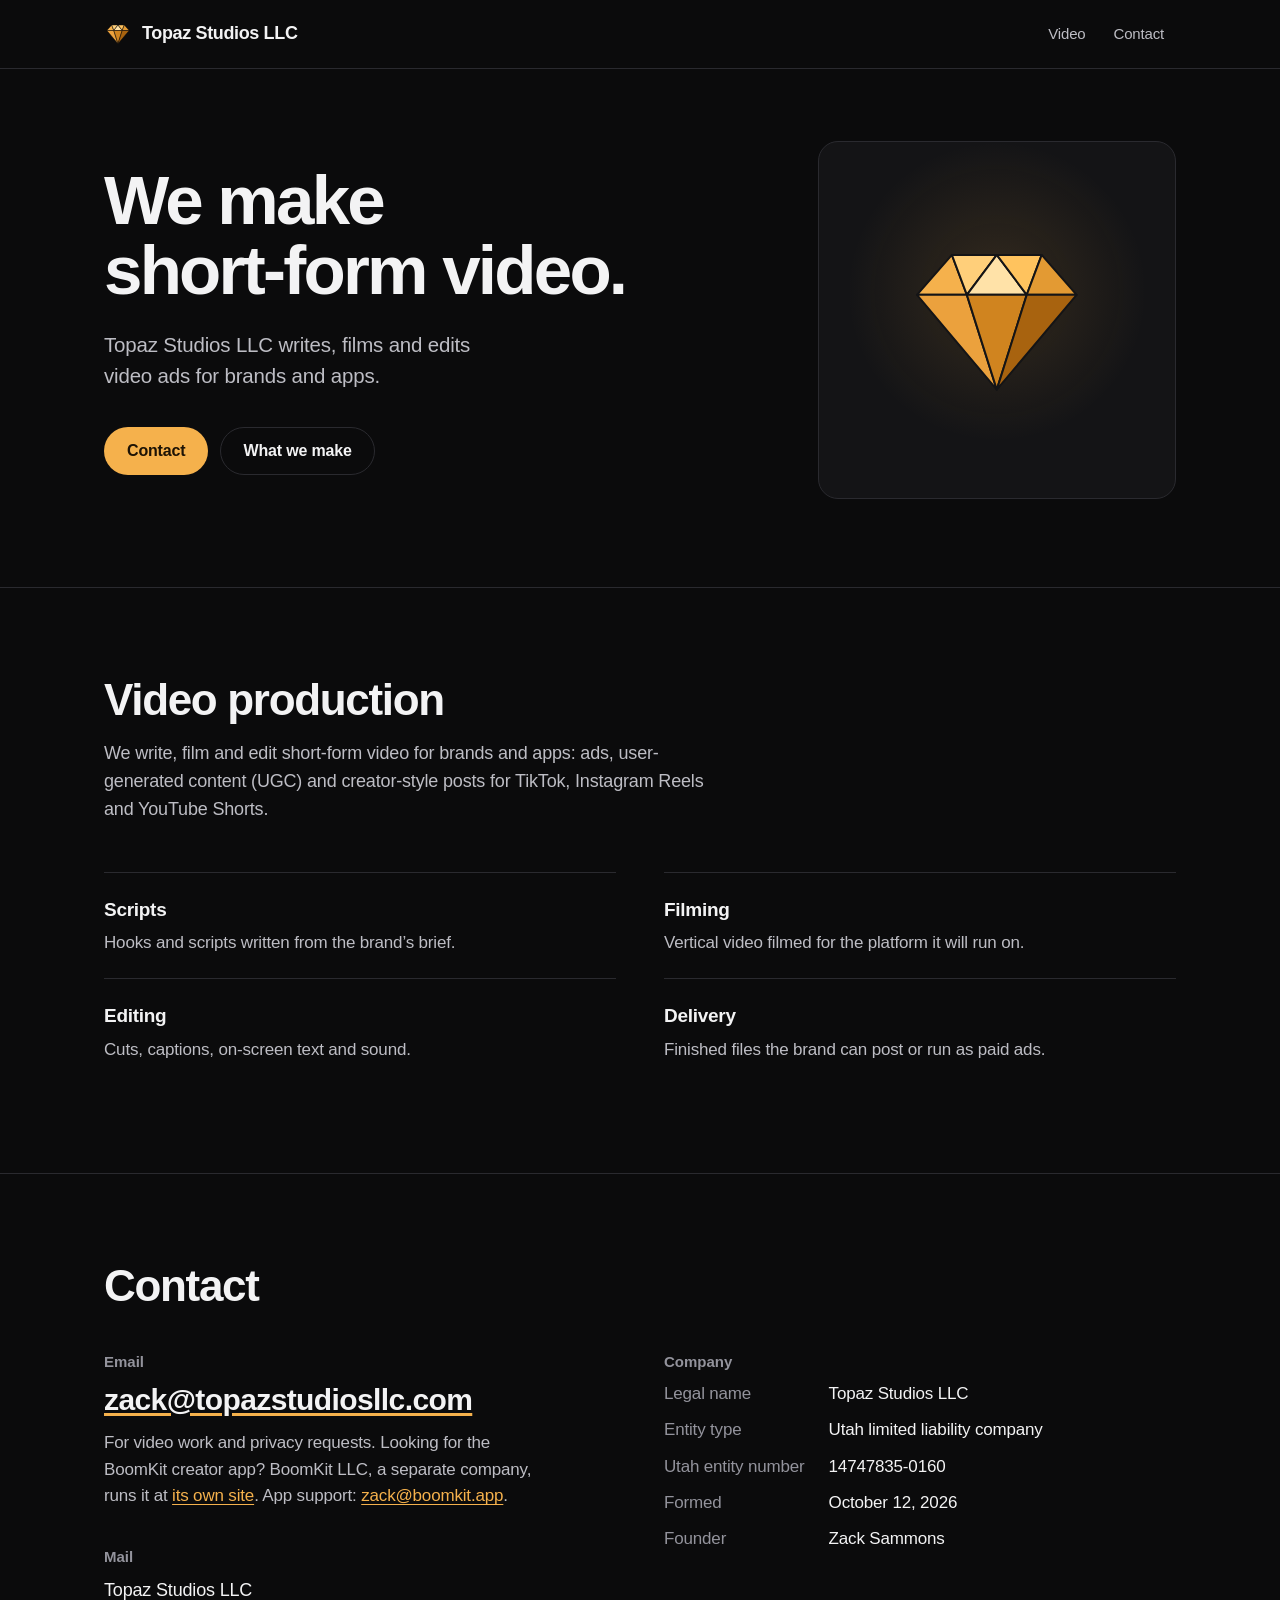
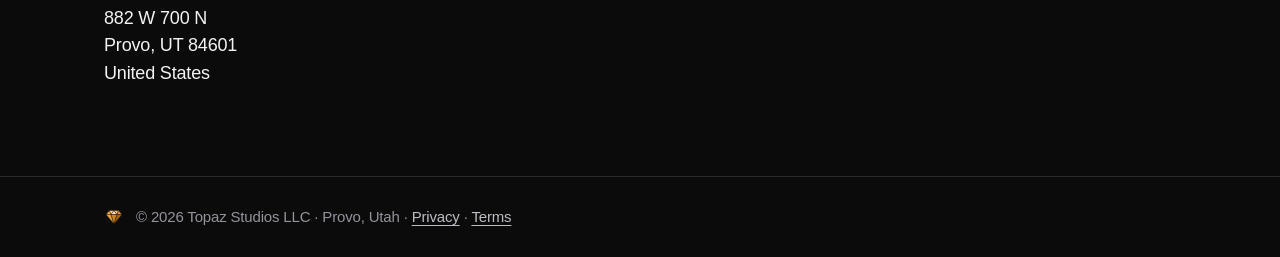
==== commit 0aa09a9a: "Name BoomKit app support address zack@boomkit.app Co-Authored-By: Claude Opus 5.5 <noreply@anthropic" ====
--- a/index.html
+++ b/index.html
@@ -106,7 +106,7 @@
           <div>
             <h3>Email</h3>
             <p class="contact-big"><a href="mailto:zack@topazstudiosllc.com">zack@topazstudiosllc.com</a></p>
-            <p class="contact-note">For video work and privacy requests. Looking for the BoomKit creator app? BoomKit LLC, a separate company, runs it at <a href="https://zack1sammons-rgb.github.io/boomkit-site/">its own site</a>.</p>
+            <p class="contact-note">For video work and privacy requests. Looking for the BoomKit creator app? BoomKit LLC, a separate company, runs it at <a href="https://zack1sammons-rgb.github.io/boomkit-site/">its own site</a>. App support: <a href="mailto:zack@boomkit.app">zack@boomkit.app</a>.</p>
 
             <h3 class="contact-gap">Mail</h3>
             <address class="contact-address">
